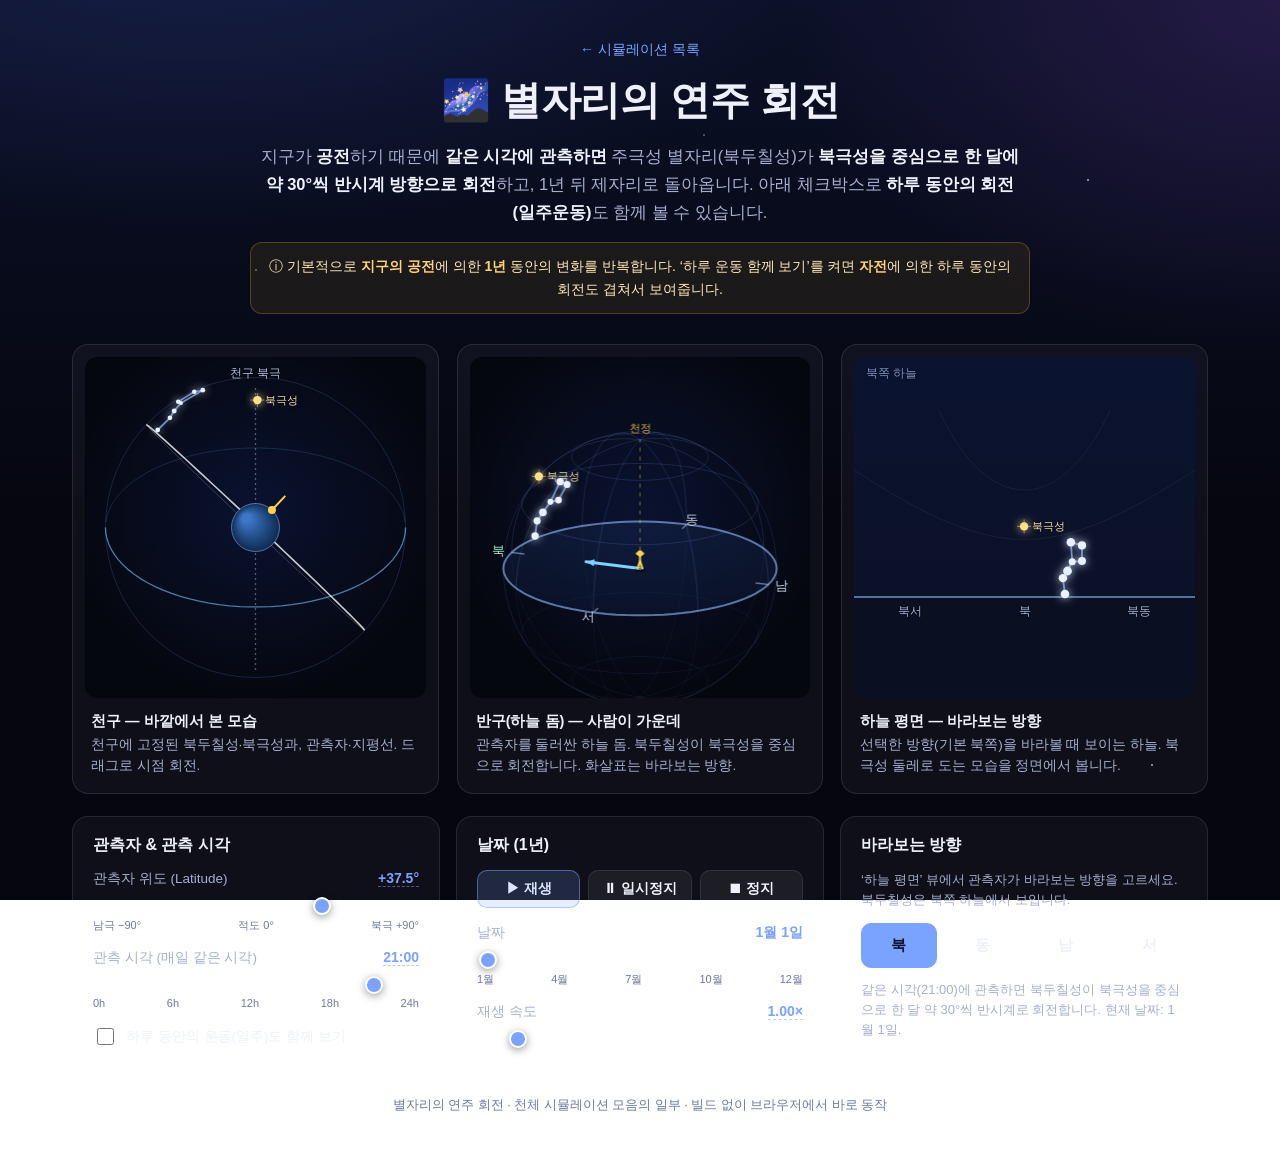
==== annual-constellation-rotation/index.html @ 3a837d9a "새 시뮬레이션 2종: 별들의 연주운동 · 별자리의 연주 회전 ## 요약 - 지구 공전에 의한 연주운동/연주 회전을 보여주는 시뮬레이션 2개 추가 - 각 시뮬레이션에 '하루 동안의 " ====
<!DOCTYPE html>
<html lang="ko">
<head>
  <meta charset="UTF-8" />
  <meta name="viewport" content="width=device-width, initial-scale=1.0" />
  <title>별자리의 연주 회전 · 천체 시뮬레이션</title>
  <link rel="icon" href="data:image/svg+xml,%3Csvg xmlns='http://www.w3.org/2000/svg' viewBox='0 0 100 100'%3E%3Ctext y='.9em' font-size='90'%3E🌌%3C/text%3E%3C/svg%3E" />
  <link rel="stylesheet" href="style.css" />
</head>
<body>
  <div class="stars-bg"></div>

  <header class="page-head">
    <a class="home-link" href="../index.html">← 시뮬레이션 목록</a>
    <h1>🌌 별자리의 연주 회전</h1>
    <p class="lead">
      지구가 <b>공전</b>하기 때문에 <b>같은 시각에 관측하면</b> 주극성 별자리(북두칠성)가
      <b>북극성을 중심으로 한 달에 약 30°씩 반시계 방향으로 회전</b>하고, 1년 뒤 제자리로
      돌아옵니다. 아래 체크박스로 <b>하루 동안의 회전(일주운동)</b>도 함께 볼 수 있습니다.
    </p>
    <p class="disclaimer">
      ⓘ 기본적으로 <b>지구의 공전</b>에 의한 <b>1년</b> 동안의 변화를 반복합니다.
      ‘하루 운동 함께 보기’를 켜면 <b>자전</b>에 의한 하루 동안의 회전도 겹쳐서 보여줍니다.
    </p>
  </header>

  <main>
    <section class="views">
      <figure class="view-card">
        <canvas id="spaceView"></canvas>
        <figcaption>
          <b>천구 — 바깥에서 본 모습</b>
          <span>천구에 고정된 북두칠성·북극성과, 관측자·지평선. 드래그로 시점 회전.</span>
        </figcaption>
      </figure>
      <figure class="view-card">
        <canvas id="domeView"></canvas>
        <figcaption>
          <b>반구(하늘 돔) — 사람이 가운데</b>
          <span>관측자를 둘러싼 하늘 돔. 북두칠성이 북극성을 중심으로 회전합니다. 화살표는 바라보는 방향.</span>
        </figcaption>
      </figure>
      <figure class="view-card">
        <canvas id="skyView"></canvas>
        <figcaption>
          <b>하늘 평면 — 바라보는 방향</b>
          <span>선택한 방향(기본 북쪽)을 바라볼 때 보이는 하늘. 북극성 둘레로 도는 모습을 정면에서 봅니다.</span>
        </figcaption>
      </figure>
    </section>

    <section class="controls">
      <!-- 관측자 & 관측 시각 -->
      <div class="panel">
        <h2>관측자 &amp; 관측 시각</h2>
        <div class="field">
          <label>관측자 위도 (Latitude)
            <span class="edit-cell"><output id="latOut">+37.5°</output></span>
          </label>
          <input type="range" id="lat" min="-90" max="90" step="0.5" value="37.5" />
          <div class="ticks"><span>남극 −90°</span><span>적도 0°</span><span>북극 +90°</span></div>
        </div>
        <div class="field">
          <label>관측 시각 (매일 같은 시각)
            <span class="edit-cell"><output id="timeOut">21:00</output></span>
          </label>
          <input type="range" id="time" min="0" max="24" step="0.25" value="21" />
          <div class="ticks"><span>0h</span><span>6h</span><span>12h</span><span>18h</span><span>24h</span></div>
        </div>
        <label class="check"><input type="checkbox" id="daily" /> 하루 동안의 운동(일주)도 함께 보기</label>
      </div>

      <!-- 날짜 (1년) -->
      <div class="panel">
        <h2>날짜 (1년)</h2>
        <div class="playbar">
          <button id="play" class="btn primary">▶ 재생</button>
          <button id="pause" class="btn">⏸ 일시정지</button>
          <button id="stop" class="btn">⏹ 정지</button>
        </div>
        <div class="field">
          <label>날짜
            <span class="edit-cell"><output id="dateOut">1월 1일</output></span>
          </label>
          <input type="range" id="date" min="0" max="364" step="1" value="0" />
          <div class="ticks"><span>1월</span><span>4월</span><span>7월</span><span>10월</span><span>12월</span></div>
        </div>
        <div class="field">
          <label>재생 속도
            <span class="edit-cell"><output id="speedOut">1.0×</output></span>
          </label>
          <input type="range" id="speed" min="0.25" max="8" step="0.25" value="1" />
        </div>
      </div>

      <!-- 바라보는 방향 -->
      <div class="panel">
        <h2>바라보는 방향</h2>
        <p class="hint">‘하늘 평면’ 뷰에서 관측자가 바라보는 방향을 고르세요. 북두칠성은 북쪽 하늘에서 보입니다.</p>
        <div class="facing" id="facing">
          <button class="dir-btn active" data-az="0">북</button>
          <button class="dir-btn" data-az="90">동</button>
          <button class="dir-btn" data-az="180">남</button>
          <button class="dir-btn" data-az="270">서</button>
        </div>
        <p class="hint" id="infoHint"></p>
      </div>
    </section>
  </main>

  <footer class="page-foot">
    별자리의 연주 회전 · 천체 시뮬레이션 모음의 일부 · 빌드 없이 브라우저에서 바로 동작
  </footer>

  <script type="module" src="main.js"></script>
</body>
</html>
---- annual-constellation-rotation/style.css ----
:root {
  --bg: #05060f;
  --bg-2: #0b1026;
  --panel: rgba(255, 255, 255, 0.04);
  --panel-border: rgba(255, 255, 255, 0.10);
  --text: #eef1fb;
  --muted: #a7afce;
  --accent: #7aa2ff;
  --circumpolar: #4ade80;
  --risesets: #fbbf24;
  --neverrise: #f87171;
}

* { box-sizing: border-box; }
html, body { margin: 0; padding: 0; }

body {
  font-family: -apple-system, BlinkMacSystemFont, "Segoe UI", "Apple SD Gothic Neo",
               "Noto Sans KR", "Malgun Gothic", Roboto, sans-serif;
  color: var(--text);
  background:
    radial-gradient(1200px 600px at 15% -10%, #172049 0%, transparent 55%),
    radial-gradient(1000px 700px at 100% 0%, #241a45 0%, transparent 50%),
    linear-gradient(180deg, var(--bg-2) 0%, var(--bg) 60%);
  background-attachment: fixed;
  min-height: 100vh;
  position: relative;
  overflow-x: hidden;
}

.stars-bg {
  position: fixed; inset: 0; z-index: 0; pointer-events: none; opacity: 0.5;
  background-image:
    radial-gradient(1px 1px at 20% 30%, #fff 50%, transparent),
    radial-gradient(1px 1px at 70% 60%, #cfe0ff 50%, transparent),
    radial-gradient(1px 1px at 40% 80%, #fff 50%, transparent),
    radial-gradient(1.5px 1.5px at 85% 20%, #fff 50%, transparent),
    radial-gradient(1px 1px at 55% 15%, #d8e6ff 50%, transparent),
    radial-gradient(1px 1px at 10% 70%, #fff 50%, transparent),
    radial-gradient(1.5px 1.5px at 90% 85%, #fff 50%, transparent);
}

header.page-head, main, footer.page-foot {
  position: relative; z-index: 1;
  max-width: 1180px; margin: 0 auto; padding-left: 22px; padding-right: 22px;
}

.page-head { padding-top: 40px; text-align: center; }
.home-link {
  display: inline-block; color: var(--accent); text-decoration: none;
  font-size: 14px; margin-bottom: 14px;
}
.home-link:hover { text-decoration: underline; }
h1 { font-size: clamp(26px, 4.5vw, 40px); margin: 0 0 14px; font-weight: 800; letter-spacing: -0.01em; }
.lead { color: var(--muted); font-size: clamp(14px, 2vw, 16.5px); line-height: 1.7; max-width: 760px; margin: 0 auto 16px; }
.lead b { color: var(--text); }
.disclaimer {
  max-width: 780px; margin: 0 auto; font-size: 14px; line-height: 1.65;
  color: #ffe9b8; background: rgba(251, 191, 36, 0.08);
  border: 1px solid rgba(251, 191, 36, 0.25); border-radius: 12px; padding: 12px 16px;
}
.disclaimer b { color: #ffd27a; }

/* Views — 데스크톱: 3개 뷰를 좌우로 나란히 */
.views {
  display: grid; grid-template-columns: repeat(3, 1fr); gap: 18px; margin: 30px 0 22px;
}

.view-card {
  margin: 0; background: var(--panel); border: 1px solid var(--panel-border);
  border-radius: 16px; padding: 12px; overflow: hidden;
}
.view-card canvas {
  display: block; width: 100%; aspect-ratio: 1 / 1;
  background: radial-gradient(circle at 50% 45%, #0a1230 0%, #05070f 75%);
  border-radius: 12px; touch-action: none; cursor: grab;
}
.view-card canvas:active { cursor: grabbing; }
#skyView { cursor: default; }

/* 데스크톱에서는 장면 뷰도 다른 두 뷰와 같은 정사각형 한 칸 */
.view-card.full { grid-column: auto; }
#sceneView {
  aspect-ratio: 1 / 1;
  background: linear-gradient(180deg, #060b1e 0%, #0a1024 55%, #0c1330 100%);
}
.view-card figcaption { padding: 12px 6px 4px; font-size: 13.5px; line-height: 1.55; }
.view-card figcaption b { display: block; margin-bottom: 3px; font-size: 14.5px; }
.view-card figcaption span { color: var(--muted); }

/* Controls */
.controls { display: grid; grid-template-columns: repeat(3, 1fr); gap: 16px; align-items: start; }
.panel.wide { grid-column: 1 / -1; }

/* 모바일: 세 뷰를 세로로 쌓고, 컨트롤도 1열 */
@media (max-width: 820px) {
  .views { grid-template-columns: 1fr; }
  .controls { grid-template-columns: 1fr; }
  .panel.wide { grid-column: auto; }
}

.panel {
  background: var(--panel); border: 1px solid var(--panel-border);
  border-radius: 16px; padding: 18px 20px;
}
.panel h2 { margin: 0 0 14px; font-size: 16px; font-weight: 700; }

.field { margin-bottom: 16px; }
.field:last-child { margin-bottom: 0; }
.field label {
  display: flex; justify-content: space-between; align-items: baseline;
  font-size: 13.5px; color: var(--muted); margin-bottom: 7px;
}
.field output { color: var(--accent); font-weight: 700; font-variant-numeric: tabular-nums; font-size: 14px; }

/* 숫자 클릭 → 직접 입력 */
.edit-cell { display: inline-flex; align-items: center; }
output.editable {
  cursor: text; border-bottom: 1px dashed rgba(122,162,255,0.5);
  transition: color .12s, background .12s;
}
output.editable:hover { color: #fff; background: rgba(122,162,255,0.16); border-radius: 4px; }
.num-input {
  width: 74px; font: inherit; font-size: 13.5px; font-weight: 700;
  text-align: right; color: var(--accent);
  background: rgba(8,13,32,0.95); border: 1px solid var(--accent);
  border-radius: 6px; padding: 2px 6px; outline: none;
  font-variant-numeric: tabular-nums;
}
.num-input::-webkit-inner-spin-button, .num-input::-webkit-outer-spin-button { -webkit-appearance: none; margin: 0; }
.star-edit .row .num-input { width: 66px; font-size: 12.5px; }

input[type=range] {
  -webkit-appearance: none; appearance: none; width: 100%; height: 6px;
  background: rgba(255,255,255,0.12); border-radius: 999px; outline: none;
}
input[type=range]::-webkit-slider-thumb {
  -webkit-appearance: none; appearance: none; width: 18px; height: 18px; border-radius: 50%;
  background: var(--accent); border: 2px solid #fff; cursor: pointer;
  box-shadow: 0 2px 8px rgba(0,0,0,0.4);
}
input[type=range]::-moz-range-thumb {
  width: 16px; height: 16px; border-radius: 50%; background: var(--accent);
  border: 2px solid #fff; cursor: pointer;
}
.ticks { display: flex; justify-content: space-between; font-size: 11px; color: #6f78a0; margin-top: 5px; }

.hint { font-size: 13px; color: var(--muted); line-height: 1.55; margin: 0 0 12px; }
.hint:last-child { margin-bottom: 0; }
#poleHint { margin-top: 4px; margin-bottom: 0; color: #cdd7ff; }

.playbar { display: flex; gap: 8px; margin-bottom: 16px; flex-wrap: wrap; }
.btn {
  flex: 1; min-width: 84px; padding: 9px 12px; border-radius: 10px; cursor: pointer;
  font-size: 14px; font-weight: 600; color: var(--text);
  background: rgba(255,255,255,0.06); border: 1px solid var(--panel-border);
  transition: background .15s, border-color .15s, transform .1s;
}
.btn:hover { background: rgba(255,255,255,0.12); }
.btn:active { transform: translateY(1px); }
.btn.primary { background: rgba(122,162,255,0.18); border-color: rgba(122,162,255,0.5); color: #dbe6ff; }
.btn.primary.active { background: var(--accent); color: #06122e; border-color: var(--accent); }

/* Star panel header + toolbar */
.panel-head { display: flex; align-items: center; justify-content: space-between; gap: 12px; margin-bottom: 6px; flex-wrap: wrap; }
.panel-head h2 { margin: 0; }
.star-toolbar { display: flex; align-items: center; gap: 12px; }
.star-toolbar .hint { margin: 0; font-variant-numeric: tabular-nums; }
.btn.small { flex: none; min-width: 0; padding: 7px 14px; font-size: 13px; }
.btn.small:disabled { opacity: 0.4; cursor: not-allowed; }

/* Star editors */
.star-editors { display: grid; grid-template-columns: repeat(auto-fit, minmax(240px, 1fr)); gap: 12px; margin-bottom: 14px; }
.star-edit {
  border: 1px solid var(--panel-border); border-radius: 12px; padding: 12px 14px;
  background: rgba(255,255,255,0.02);
}
.star-edit .star-head { display: flex; align-items: center; gap: 8px; margin-bottom: 10px; }
.star-edit .dot { width: 12px; height: 12px; border-radius: 50%; flex: none; box-shadow: 0 0 8px currentColor; }
.star-edit .star-name { font-weight: 700; font-size: 14.5px; }
.star-edit .badge {
  margin-left: auto; font-size: 12px; font-weight: 700; padding: 3px 9px; border-radius: 999px;
  border: 1px solid transparent;
}
.star-edit .star-remove {
  flex: none; width: 24px; height: 24px; border-radius: 50%; cursor: pointer;
  display: flex; align-items: center; justify-content: center; line-height: 1;
  font-size: 17px; color: var(--muted); background: rgba(255,255,255,0.05);
  border: 1px solid var(--panel-border); transition: background .15s, color .15s, border-color .15s;
}
.star-edit .star-remove:hover { background: rgba(248,113,113,0.16); color: #fca5a5; border-color: rgba(248,113,113,0.45); }
.badge.circumpolar { color: var(--circumpolar); background: rgba(74,222,128,0.12); border-color: rgba(74,222,128,0.35); }
.badge.risesets  { color: var(--risesets);  background: rgba(251,191,36,0.12); border-color: rgba(251,191,36,0.35); }
.badge.neverrise { color: var(--neverrise); background: rgba(248,113,113,0.12); border-color: rgba(248,113,113,0.35); }

.star-edit .row { display: grid; grid-template-columns: auto 1fr auto; align-items: center; gap: 8px; margin-top: 8px; }
.star-edit .row label { font-size: 12.5px; color: var(--muted); }
.star-edit .row output { font-size: 12.5px; color: var(--accent); font-weight: 700; text-align: right; min-width: 54px; font-variant-numeric: tabular-nums; }

.legend { display: flex; flex-wrap: wrap; gap: 16px; font-size: 13px; padding-top: 8px; border-top: 1px solid var(--panel-border); }
.lg.circumpolar { color: var(--circumpolar); }
.lg.risesets { color: var(--risesets); }
.lg.neverrise { color: var(--neverrise); }

/* 체크박스 */
.check { display: flex; align-items: center; gap: 9px; font-size: 13.5px; color: var(--text); cursor: pointer; margin-top: 4px; }
.check input { width: 17px; height: 17px; accent-color: var(--accent); cursor: pointer; }

/* 바라보는 방향 버튼 */
.facing { display: grid; grid-template-columns: repeat(4, 1fr); gap: 8px; margin-bottom: 12px; }
.dir-btn {
  padding: 12px 0; border-radius: 10px; cursor: pointer; font-size: 15px; font-weight: 700;
  color: var(--text); background: rgba(255,255,255,0.06); border: 1px solid var(--panel-border);
  transition: background .15s, border-color .15s, color .15s, transform .1s;
}
.dir-btn:hover { background: rgba(255,255,255,0.12); }
.dir-btn:active { transform: translateY(1px); }
.dir-btn.active { background: var(--accent); color: #06122e; border-color: var(--accent); }

.page-foot { text-align: center; color: #6f78a0; font-size: 12.5px; padding: 30px 22px 40px; }
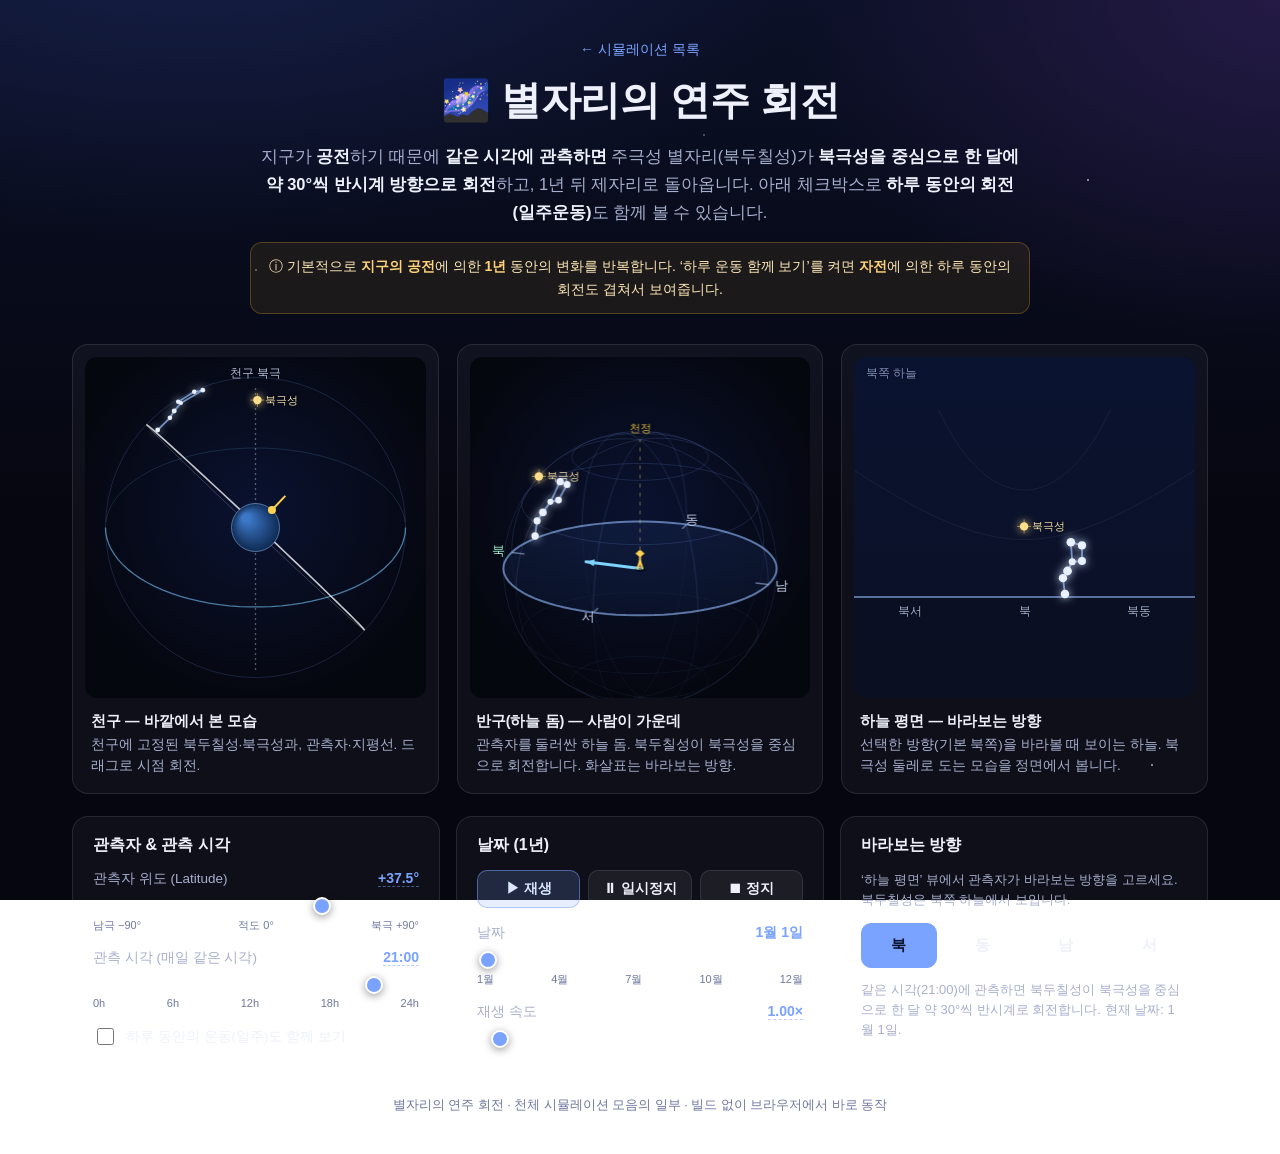
==== commit f63695a4: "연주 시뮬레이션: 재생 속도 상한 8x → 20x ## 요약 - 일주운동 함께 보기를 켜면 1년 진행이 오래 걸려, 재생 속도 최대를 20x로 상향  ## 수정 - annual-m" ====
--- a/annual-constellation-rotation/index.html
+++ b/annual-constellation-rotation/index.html
@@ -89,7 +89,7 @@
           <label>재생 속도
             <span class="edit-cell"><output id="speedOut">1.0×</output></span>
           </label>
-          <input type="range" id="speed" min="0.25" max="8" step="0.25" value="1" />
+          <input type="range" id="speed" min="0.25" max="20" step="0.25" value="1" />
         </div>
       </div>
 
